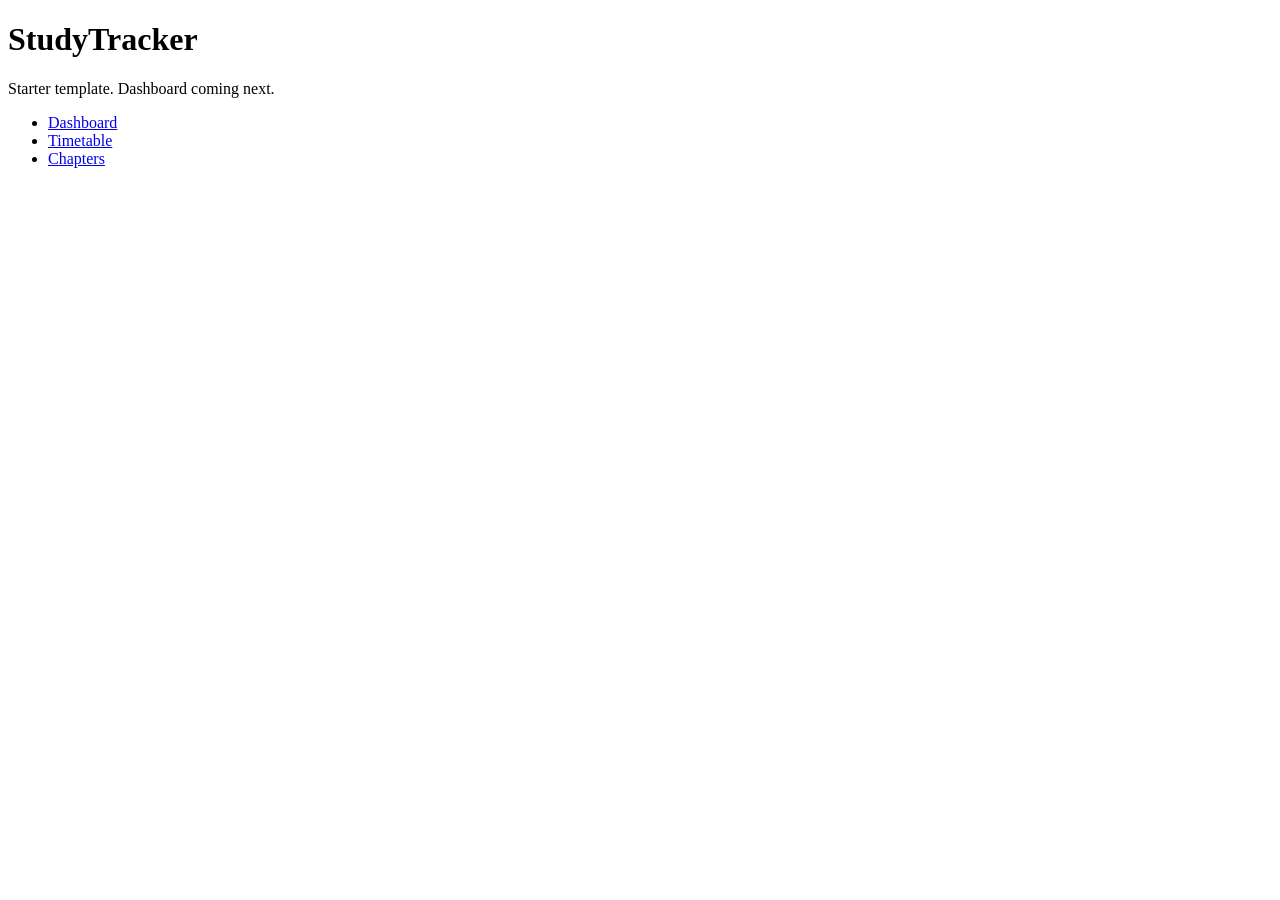
==== index[1].html @ 6903656b "Add files via upload" ====
<!DOCTYPE html>
<html><head><meta charset="UTF-8"><title>StudyTracker</title>
<link rel="stylesheet" href="style.css"></head>
<body>
<h1>StudyTracker</h1>
<p>Starter template. Dashboard coming next.</p>
<ul>
<li><a href="#">Dashboard</a></li>
<li><a href="#">Timetable</a></li>
<li><a href="#">Chapters</a></li>
</ul>
<script src="script.js"></script>
</body></html>
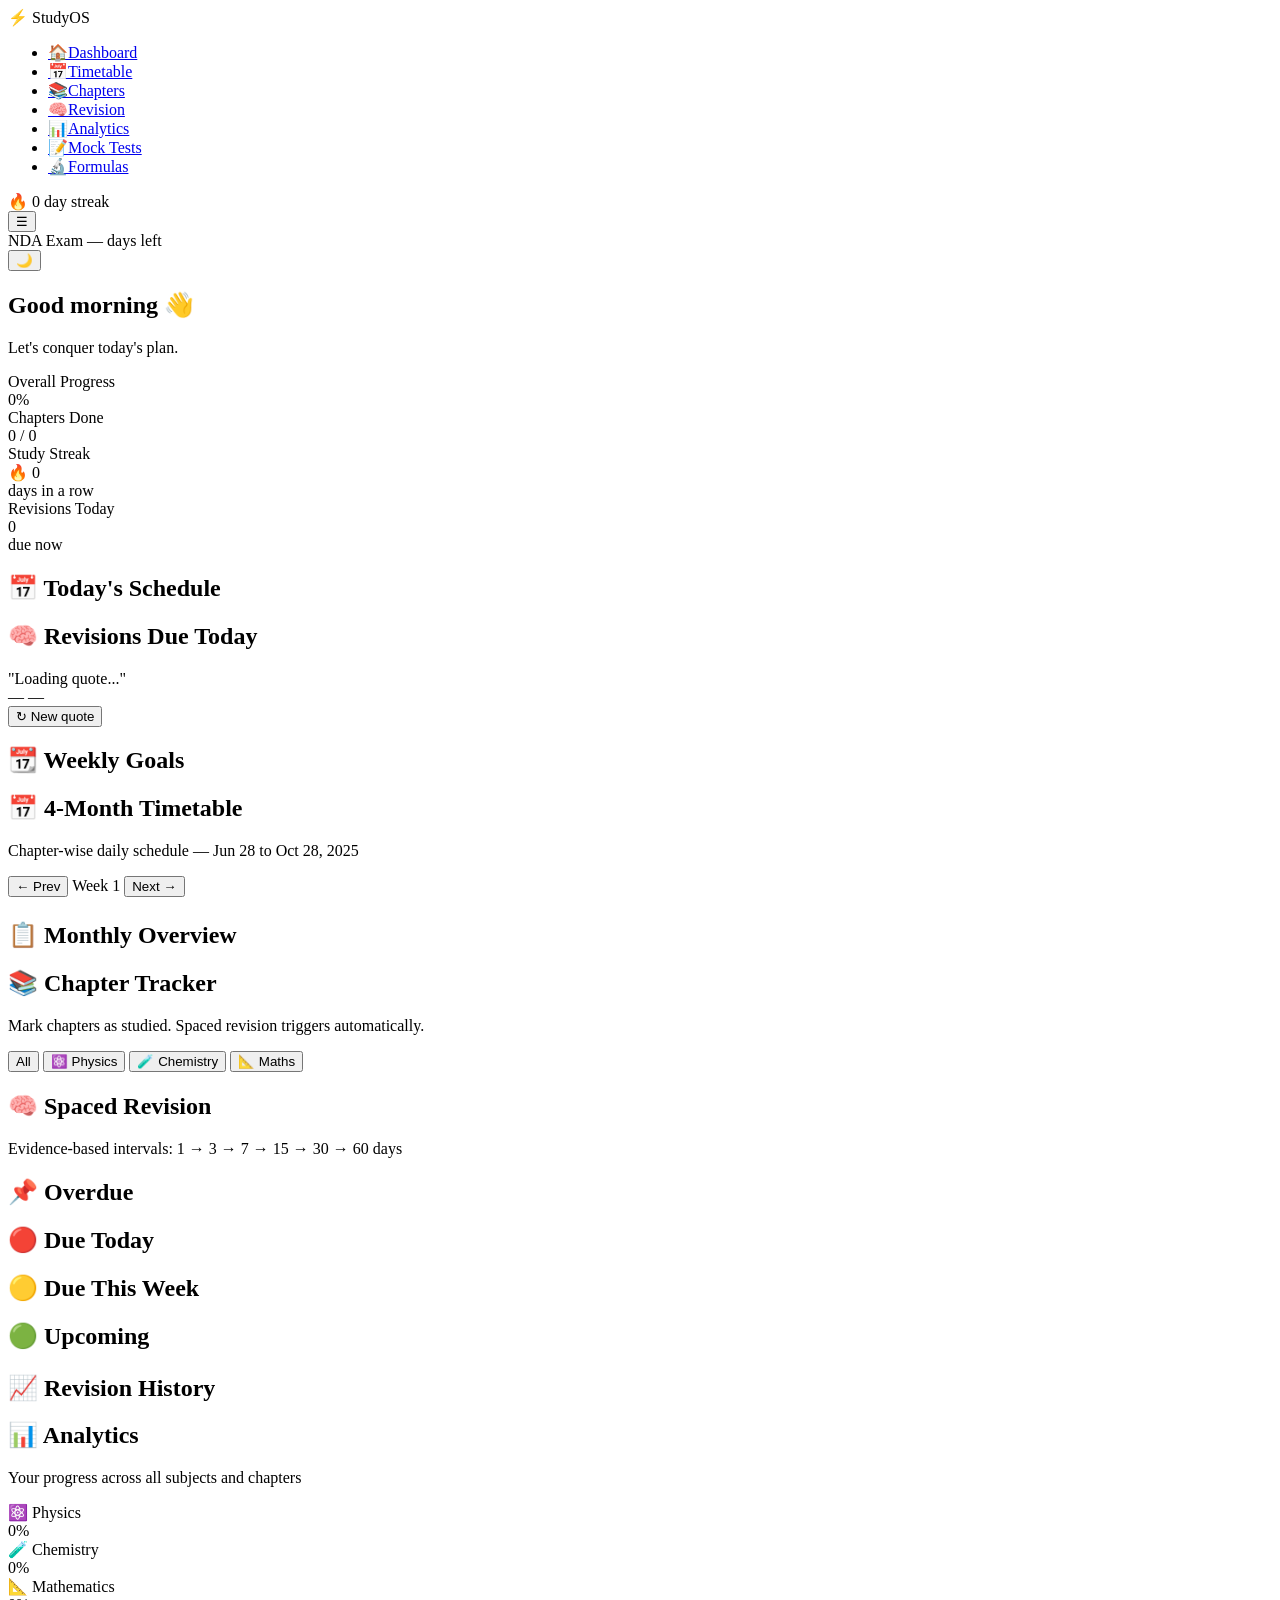
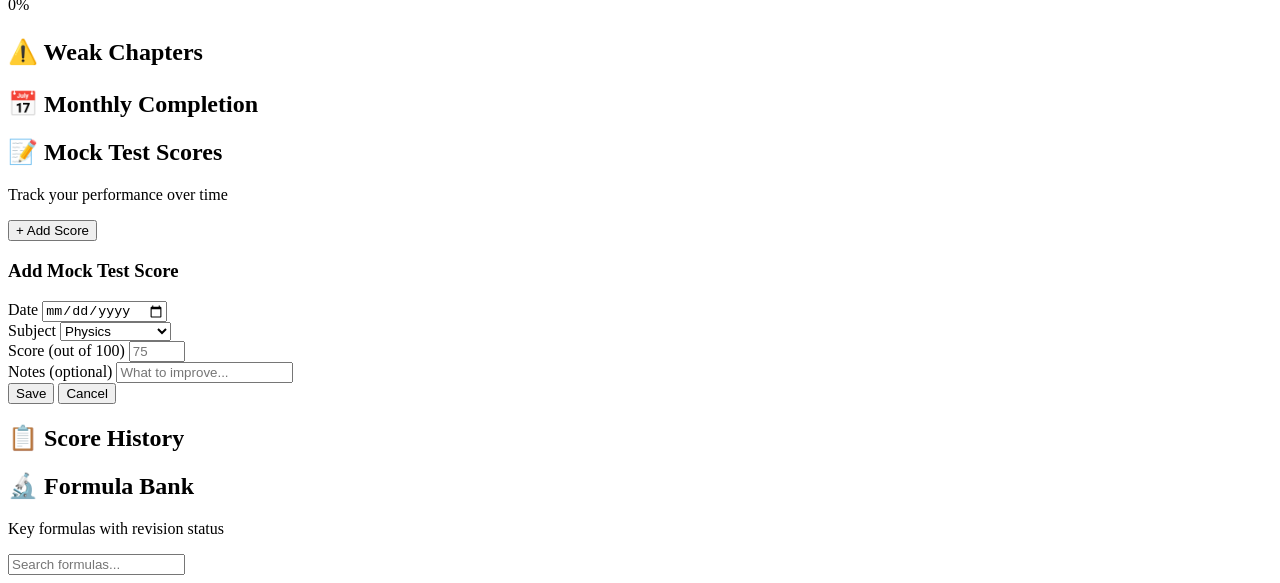
==== commit b1385f54: "Add files via upload" ====
--- a/index[1].html
+++ b/index[1].html
@@ -1,13 +1,289 @@
 <!DOCTYPE html>
-<html><head><meta charset="UTF-8"><title>StudyTracker</title>
-<link rel="stylesheet" href="style.css"></head>
+<html lang="en">
+<head>
+  <meta charset="UTF-8" />
+  <meta name="viewport" content="width=device-width, initial-scale=1.0" />
+  <title>StudyOS — NDA + CBSE Planner</title>
+  <link rel="preconnect" href="https://fonts.googleapis.com" />
+  <link href="https://fonts.googleapis.com/css2?family=Poppins:wght@300;400;500;600;700&family=JetBrains+Mono:wght@400;500&display=swap" rel="stylesheet" />
+  <link rel="stylesheet" href="style.css" />
+</head>
 <body>
-<h1>StudyTracker</h1>
-<p>Starter template. Dashboard coming next.</p>
-<ul>
-<li><a href="#">Dashboard</a></li>
-<li><a href="#">Timetable</a></li>
-<li><a href="#">Chapters</a></li>
-</ul>
-<script src="script.js"></script>
-</body></html>+  <!-- Sidebar -->
+  <nav class="sidebar" id="sidebar">
+    <div class="sidebar-logo">
+      <span class="logo-icon">⚡</span>
+      <span class="logo-text">StudyOS</span>
+    </div>
+    <ul class="nav-links">
+      <li><a href="#" class="nav-link active" data-page="dashboard"><span class="nav-icon">🏠</span>Dashboard</a></li>
+      <li><a href="#" class="nav-link" data-page="timetable"><span class="nav-icon">📅</span>Timetable</a></li>
+      <li><a href="#" class="nav-link" data-page="chapters"><span class="nav-icon">📚</span>Chapters</a></li>
+      <li><a href="#" class="nav-link" data-page="revision"><span class="nav-icon">🧠</span>Revision</a></li>
+      <li><a href="#" class="nav-link" data-page="analytics"><span class="nav-icon">📊</span>Analytics</a></li>
+      <li><a href="#" class="nav-link" data-page="mock"><span class="nav-icon">📝</span>Mock Tests</a></li>
+      <li><a href="#" class="nav-link" data-page="formulas"><span class="nav-icon">🔬</span>Formulas</a></li>
+    </ul>
+    <div class="sidebar-footer">
+      <div class="streak-badge" id="sidebarStreak">🔥 <span id="streakCountSidebar">0</span> day streak</div>
+    </div>
+  </nav>
+
+  <!-- Main Content -->
+  <main class="main-content">
+    <header class="topbar">
+      <button class="menu-btn" id="menuBtn">☰</button>
+      <div class="topbar-right">
+        <div class="exam-countdown" id="examCountdown">
+          <span class="countdown-label">NDA Exam</span>
+          <span class="countdown-days" id="countdownDays">—</span>
+          <span class="countdown-label">days left</span>
+        </div>
+        <button class="theme-toggle" id="themeToggle">🌙</button>
+      </div>
+    </header>
+
+    <!-- DASHBOARD PAGE -->
+    <section class="page active" id="page-dashboard">
+      <div class="page-header">
+        <div>
+          <h1 class="page-title">Good <span id="timeGreeting">morning</span> 👋</h1>
+          <p class="page-subtitle">Let's conquer today's plan.</p>
+        </div>
+        <div class="date-display" id="todayDate"></div>
+      </div>
+
+      <!-- Stats Row -->
+      <div class="stats-row">
+        <div class="stat-card glass">
+          <div class="stat-label">Overall Progress</div>
+          <div class="stat-value" id="overallPct">0%</div>
+          <div class="progress-bar-thin"><div class="progress-fill" id="overallBar" style="width:0%"></div></div>
+        </div>
+        <div class="stat-card glass">
+          <div class="stat-label">Chapters Done</div>
+          <div class="stat-value" id="chapsDone">0 / 0</div>
+        </div>
+        <div class="stat-card glass">
+          <div class="stat-label">Study Streak</div>
+          <div class="stat-value">🔥 <span id="streakCount">0</span></div>
+          <div class="stat-sub">days in a row</div>
+        </div>
+        <div class="stat-card glass">
+          <div class="stat-label">Revisions Today</div>
+          <div class="stat-value" id="revisionsTodayCount">0</div>
+          <div class="stat-sub">due now</div>
+        </div>
+      </div>
+
+      <!-- Today's Schedule -->
+      <div class="grid-2">
+        <div class="card glass">
+          <h2 class="card-title">📅 Today's Schedule</h2>
+          <div id="todaySchedule" class="today-schedule"></div>
+        </div>
+
+        <div class="card glass">
+          <h2 class="card-title">🧠 Revisions Due Today</h2>
+          <div id="revisionsDue" class="revisions-list"></div>
+        </div>
+      </div>
+
+      <!-- Quote -->
+      <div class="quote-card glass" id="quoteCard">
+        <div class="quote-text" id="quoteText">"Loading quote..."</div>
+        <div class="quote-author" id="quoteAuthor">— —</div>
+        <button class="refresh-quote" onclick="loadQuote()">↻ New quote</button>
+      </div>
+
+      <!-- Weekly Goal -->
+      <div class="card glass">
+        <h2 class="card-title">📆 Weekly Goals</h2>
+        <div class="weekly-grid" id="weeklyGrid"></div>
+      </div>
+    </section>
+
+    <!-- TIMETABLE PAGE -->
+    <section class="page" id="page-timetable">
+      <div class="page-header">
+        <div>
+          <h1 class="page-title">📅 4-Month Timetable</h1>
+          <p class="page-subtitle">Chapter-wise daily schedule — Jun 28 to Oct 28, 2025</p>
+        </div>
+        <div class="timetable-nav">
+          <button class="btn-outline" id="prevWeek">← Prev</button>
+          <span class="week-label" id="weekLabel">Week 1</span>
+          <button class="btn-outline" id="nextWeek">Next →</button>
+        </div>
+      </div>
+
+      <div class="week-view" id="weekView"></div>
+
+      <div class="card glass" style="margin-top:1.5rem;">
+        <h2 class="card-title">📋 Monthly Overview</h2>
+        <div class="month-tabs" id="monthTabs"></div>
+        <div class="month-plan" id="monthPlan"></div>
+      </div>
+    </section>
+
+    <!-- CHAPTERS PAGE -->
+    <section class="page" id="page-chapters">
+      <div class="page-header">
+        <div>
+          <h1 class="page-title">📚 Chapter Tracker</h1>
+          <p class="page-subtitle">Mark chapters as studied. Spaced revision triggers automatically.</p>
+        </div>
+        <div class="filter-row">
+          <button class="filter-btn active" data-filter="all">All</button>
+          <button class="filter-btn" data-filter="Physics">⚛️ Physics</button>
+          <button class="filter-btn" data-filter="Chemistry">🧪 Chemistry</button>
+          <button class="filter-btn" data-filter="Maths">📐 Maths</button>
+        </div>
+      </div>
+
+      <div class="chapters-grid" id="chaptersGrid"></div>
+    </section>
+
+    <!-- REVISION PAGE -->
+    <section class="page" id="page-revision">
+      <div class="page-header">
+        <div>
+          <h1 class="page-title">🧠 Spaced Revision</h1>
+          <p class="page-subtitle">Evidence-based intervals: 1 → 3 → 7 → 15 → 30 → 60 days</p>
+        </div>
+      </div>
+
+      <div class="revision-timeline">
+        <div class="card glass">
+          <h2 class="card-title">📌 Overdue</h2>
+          <div id="overdueList" class="revision-items"></div>
+        </div>
+        <div class="card glass">
+          <h2 class="card-title">🔴 Due Today</h2>
+          <div id="todayList" class="revision-items"></div>
+        </div>
+        <div class="card glass">
+          <h2 class="card-title">🟡 Due This Week</h2>
+          <div id="weekList" class="revision-items"></div>
+        </div>
+        <div class="card glass">
+          <h2 class="card-title">🟢 Upcoming</h2>
+          <div id="upcomingList" class="revision-items"></div>
+        </div>
+      </div>
+
+      <div class="card glass" style="margin-top:1.5rem;">
+        <h2 class="card-title">📈 Revision History</h2>
+        <div id="revisionHistory" class="revision-history"></div>
+      </div>
+    </section>
+
+    <!-- ANALYTICS PAGE -->
+    <section class="page" id="page-analytics">
+      <div class="page-header">
+        <div>
+          <h1 class="page-title">📊 Analytics</h1>
+          <p class="page-subtitle">Your progress across all subjects and chapters</p>
+        </div>
+      </div>
+
+      <div class="analytics-grid">
+        <div class="card glass subject-analytics" id="analyticsPhysics">
+          <div class="subject-header phys-bg">⚛️ Physics</div>
+          <div class="subject-progress-bar"><div class="spb-fill phys-fill" id="physBar"></div></div>
+          <div class="subject-pct" id="physPct">0%</div>
+          <div class="chapter-bars" id="physChapBars"></div>
+        </div>
+        <div class="card glass subject-analytics" id="analyticsChem">
+          <div class="subject-header chem-bg">🧪 Chemistry</div>
+          <div class="subject-progress-bar"><div class="spb-fill chem-fill" id="chemBar"></div></div>
+          <div class="subject-pct" id="chemPct">0%</div>
+          <div class="chapter-bars" id="chemChapBars"></div>
+        </div>
+        <div class="card glass subject-analytics" id="analyticsMath">
+          <div class="subject-header math-bg">📐 Mathematics</div>
+          <div class="subject-progress-bar"><div class="spb-fill math-fill" id="mathBar"></div></div>
+          <div class="subject-pct" id="mathPct">0%</div>
+          <div class="chapter-bars" id="mathChapBars"></div>
+        </div>
+      </div>
+
+      <div class="card glass" style="margin-top:1.5rem;">
+        <h2 class="card-title">⚠️ Weak Chapters</h2>
+        <div id="weakChapters" class="weak-list"></div>
+      </div>
+
+      <div class="card glass" style="margin-top:1.5rem;">
+        <h2 class="card-title">📅 Monthly Completion</h2>
+        <div class="monthly-chart" id="monthlyChart"></div>
+      </div>
+    </section>
+
+    <!-- MOCK TESTS PAGE -->
+    <section class="page" id="page-mock">
+      <div class="page-header">
+        <div>
+          <h1 class="page-title">📝 Mock Test Scores</h1>
+          <p class="page-subtitle">Track your performance over time</p>
+        </div>
+        <button class="btn-primary" id="addMockBtn">+ Add Score</button>
+      </div>
+
+      <div id="mockModal" class="modal hidden">
+        <div class="modal-box glass">
+          <h3>Add Mock Test Score</h3>
+          <div class="form-group">
+            <label>Date</label>
+            <input type="date" id="mockDate" class="form-input" />
+          </div>
+          <div class="form-group">
+            <label>Subject</label>
+            <select id="mockSubject" class="form-input">
+              <option>Physics</option>
+              <option>Chemistry</option>
+              <option>Maths</option>
+              <option>Full NDA Mock</option>
+            </select>
+          </div>
+          <div class="form-group">
+            <label>Score (out of 100)</label>
+            <input type="number" id="mockScore" class="form-input" min="0" max="100" placeholder="75" />
+          </div>
+          <div class="form-group">
+            <label>Notes (optional)</label>
+            <input type="text" id="mockNotes" class="form-input" placeholder="What to improve..." />
+          </div>
+          <div class="modal-actions">
+            <button class="btn-primary" id="saveMock">Save</button>
+            <button class="btn-outline" id="cancelMock">Cancel</button>
+          </div>
+        </div>
+      </div>
+
+      <div class="card glass">
+        <div class="mock-chart" id="mockChart"></div>
+      </div>
+      <div class="card glass" style="margin-top:1rem;">
+        <h2 class="card-title">📋 Score History</h2>
+        <div id="mockHistory" class="mock-history"></div>
+      </div>
+    </section>
+
+    <!-- FORMULAS PAGE -->
+    <section class="page" id="page-formulas">
+      <div class="page-header">
+        <div>
+          <h1 class="page-title">🔬 Formula Bank</h1>
+          <p class="page-subtitle">Key formulas with revision status</p>
+        </div>
+        <input type="text" id="formulaSearch" class="form-input" placeholder="Search formulas..." style="max-width:300px" />
+      </div>
+
+      <div id="formulasGrid" class="formulas-grid"></div>
+    </section>
+  </main>
+
+  <script src="data.js"></script>
+  <script src="script.js"></script>
+</body>
+</html>
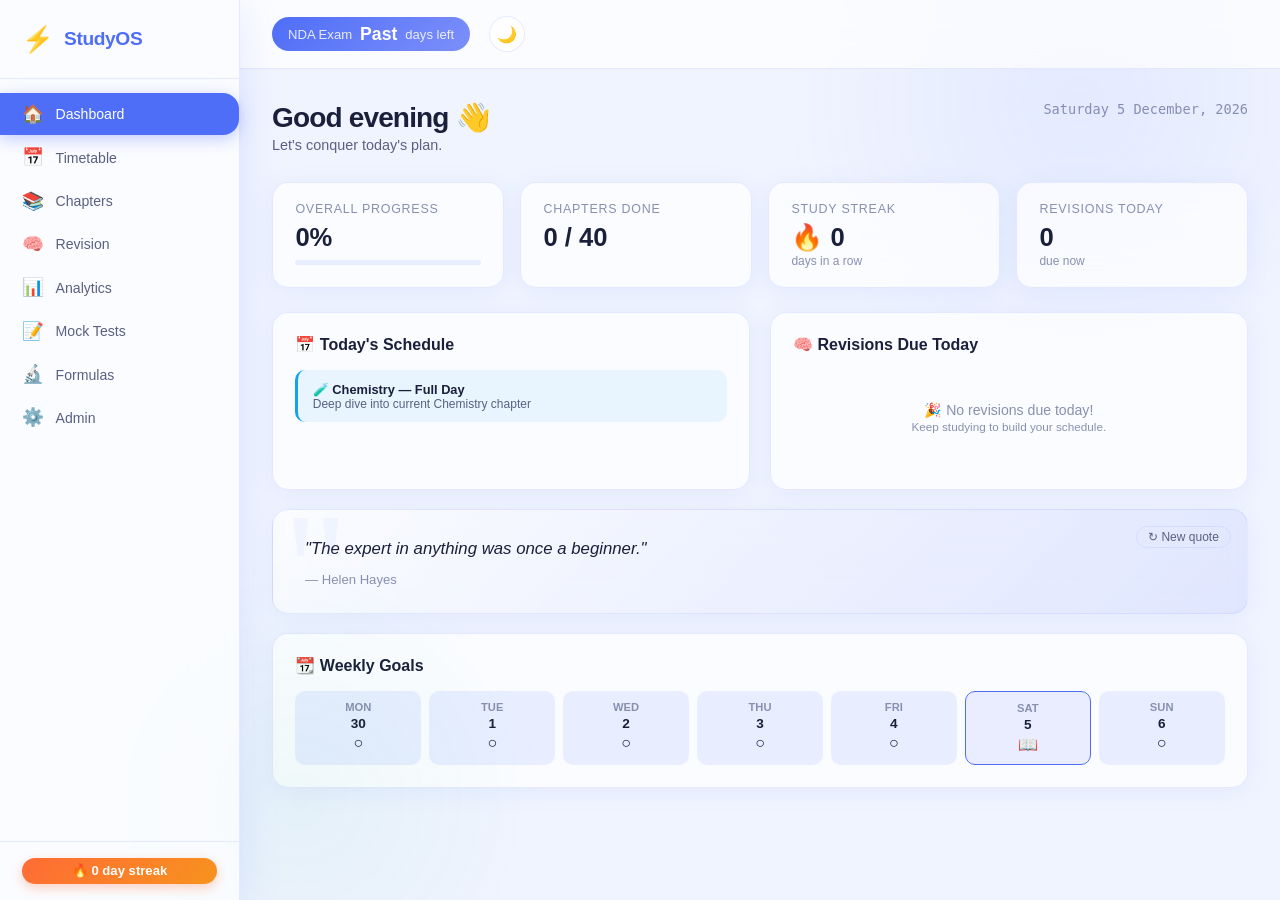
==== commit d4c98fcd: "Add files via upload" ====
--- a/index[1].html
+++ b/index[1].html
@@ -23,6 +23,7 @@
       <li><a href="#" class="nav-link" data-page="analytics"><span class="nav-icon">📊</span>Analytics</a></li>
       <li><a href="#" class="nav-link" data-page="mock"><span class="nav-icon">📝</span>Mock Tests</a></li>
       <li><a href="#" class="nav-link" data-page="formulas"><span class="nav-icon">🔬</span>Formulas</a></li>
+      <li><a href="#" class="nav-link" data-page="admin"><span class="nav-icon">⚙️</span>Admin</a></li>
     </ul>
     <div class="sidebar-footer">
       <div class="streak-badge" id="sidebarStreak">🔥 <span id="streakCountSidebar">0</span> day streak</div>
@@ -281,6 +282,71 @@
 
       <div id="formulasGrid" class="formulas-grid"></div>
     </section>
+
+    <!-- ADMIN PAGE -->
+    <section class="page" id="page-admin">
+      <div class="page-header">
+        <div>
+          <h1 class="page-title">⚙️ Admin Panel</h1>
+          <p class="page-subtitle">Manage chapters, dates, and formulas</p>
+        </div>
+      </div>
+
+      <!-- DATES SECTION -->
+      <div class="card glass" style="margin-bottom:1.5rem">
+        <h2 class="card-title">📅 Date Settings</h2>
+        <div class="admin-dates-grid">
+          <div class="form-group">
+            <label>Study Start Date</label>
+            <input type="date" id="adminStartDate" class="form-input" />
+          </div>
+          <div class="form-group">
+            <label>NDA Exam Date</label>
+            <input type="date" id="adminExamDate" class="form-input" />
+          </div>
+        </div>
+        <button class="btn-primary" onclick="saveDates()" style="margin-top:.8rem">💾 Save Dates</button>
+      </div>
+
+      <!-- CHAPTERS SECTION -->
+      <div class="card glass" style="margin-bottom:1.5rem">
+        <h2 class="card-title">📚 Manage Chapters</h2>
+        <div class="admin-add-row">
+          <select id="adminChapSubject" class="form-input" style="max-width:140px">
+            <option value="Physics">⚛️ Physics</option>
+            <option value="Chemistry">🧪 Chemistry</option>
+            <option value="Maths">📐 Maths</option>
+          </select>
+          <input type="text" id="adminChapName" class="form-input" placeholder="Chapter name" style="flex:1" />
+          <input type="number" id="adminChapHours" class="form-input" placeholder="Hours" style="max-width:80px" min="1" max="20" value="4" />
+          <select id="adminChapImportance" class="form-input" style="max-width:120px">
+            <option value="high">High</option>
+            <option value="medium">Medium</option>
+            <option value="low">Low</option>
+          </select>
+          <label class="admin-nda-label"><input type="checkbox" id="adminChapNDA" /> NDA</label>
+          <button class="btn-primary" onclick="adminAddChapter()">+ Add</button>
+        </div>
+        <div id="adminChaptersList" class="admin-chapters-list" style="margin-top:1rem"></div>
+      </div>
+
+      <!-- FORMULAS SECTION -->
+      <div class="card glass">
+        <h2 class="card-title">🔬 Manage Formulas</h2>
+        <div class="admin-add-row" style="flex-wrap:wrap;gap:.5rem">
+          <select id="adminFrmSubject" class="form-input" style="max-width:140px">
+            <option value="Physics">⚛️ Physics</option>
+            <option value="Chemistry">🧪 Chemistry</option>
+            <option value="Maths">📐 Maths</option>
+          </select>
+          <input type="text" id="adminFrmChapter" class="form-input" placeholder="Chapter (e.g. Ray Optics)" style="max-width:180px" />
+          <input type="text" id="adminFrmName" class="form-input" placeholder="Formula name" style="max-width:180px" />
+          <input type="text" id="adminFrmExpr" class="form-input" placeholder="Expression (e.g. F=ma)" style="flex:1;min-width:160px" />
+          <button class="btn-primary" onclick="adminAddFormula()">+ Add</button>
+        </div>
+        <div id="adminFormulasList" class="admin-chapters-list" style="margin-top:1rem"></div>
+      </div>
+    </section>
   </main>
 
   <script src="data.js"></script>
--- a/style.css
+++ b/style.css
@@ -0,0 +1,865 @@
+/* ===== DESIGN TOKENS ===== */
+:root {
+  --bg: #f0f4ff;
+  --bg-2: #e8eeff;
+  --surface: rgba(255,255,255,0.7);
+  --surface-hover: rgba(255,255,255,0.9);
+  --border: rgba(180,190,255,0.3);
+  --text: #1a1f3a;
+  --text-2: #5a6080;
+  --text-3: #8890b0;
+  --accent: #4f6ef7;
+  --accent-2: #7c8ffa;
+  --accent-light: rgba(79,110,247,0.1);
+  --phys: #6366f1;
+  --chem: #0ea5e9;
+  --math: #10b981;
+  --warn: #f59e0b;
+  --danger: #ef4444;
+  --success: #22c55e;
+  --sidebar-w: 240px;
+  --radius: 16px;
+  --radius-sm: 10px;
+  --shadow: 0 4px 24px rgba(79,110,247,0.08);
+  --shadow-md: 0 8px 40px rgba(79,110,247,0.13);
+  --font: 'Poppins', sans-serif;
+  --mono: 'JetBrains Mono', monospace;
+  --transition: 0.2s cubic-bezier(.4,0,.2,1);
+}
+
+[data-theme="dark"] {
+  --bg: #0d0f1e;
+  --bg-2: #13172a;
+  --surface: rgba(20,25,50,0.8);
+  --surface-hover: rgba(30,36,70,0.95);
+  --border: rgba(100,120,255,0.15);
+  --text: #e8eaff;
+  --text-2: #9098c0;
+  --text-3: #5a6080;
+  --accent-light: rgba(79,110,247,0.15);
+  --shadow: 0 4px 24px rgba(0,0,0,0.4);
+  --shadow-md: 0 8px 40px rgba(0,0,0,0.5);
+}
+
+/* ===== RESET ===== */
+*, *::before, *::after { box-sizing: border-box; margin: 0; padding: 0; }
+html { scroll-behavior: smooth; }
+body {
+  font-family: var(--font);
+  background: var(--bg);
+  color: var(--text);
+  display: flex;
+  min-height: 100vh;
+  transition: background var(--transition), color var(--transition);
+}
+
+/* ===== SIDEBAR ===== */
+.sidebar {
+  width: var(--sidebar-w);
+  background: var(--surface);
+  backdrop-filter: blur(20px);
+  -webkit-backdrop-filter: blur(20px);
+  border-right: 1px solid var(--border);
+  display: flex;
+  flex-direction: column;
+  position: fixed;
+  top: 0; left: 0; bottom: 0;
+  z-index: 100;
+  transition: transform var(--transition), background var(--transition);
+  box-shadow: var(--shadow-md);
+}
+
+.sidebar-logo {
+  display: flex;
+  align-items: center;
+  gap: .6rem;
+  padding: 1.5rem 1.4rem;
+  border-bottom: 1px solid var(--border);
+}
+.logo-icon { font-size: 1.6rem; }
+.logo-text { font-size: 1.2rem; font-weight: 700; color: var(--accent); letter-spacing: -.02em; }
+
+.nav-links { list-style: none; padding: .8rem 0; flex: 1; }
+.nav-link {
+  display: flex;
+  align-items: center;
+  gap: .7rem;
+  padding: .65rem 1.4rem;
+  color: var(--text-2);
+  text-decoration: none;
+  font-size: .88rem;
+  font-weight: 500;
+  border-radius: 0 var(--radius) var(--radius) 0;
+  margin: .1rem 0;
+  transition: all var(--transition);
+  cursor: pointer;
+}
+.nav-link:hover { background: var(--accent-light); color: var(--accent); }
+.nav-link.active { background: var(--accent); color: #fff; box-shadow: 0 4px 16px rgba(79,110,247,0.35); }
+.nav-icon { font-size: 1.1rem; }
+
+.sidebar-footer { padding: 1rem 1.4rem; border-top: 1px solid var(--border); }
+.streak-badge {
+  background: linear-gradient(135deg, #ff6b35, #f7931e);
+  color: #fff;
+  border-radius: 20px;
+  padding: .35rem .9rem;
+  font-size: .82rem;
+  font-weight: 600;
+  text-align: center;
+  box-shadow: 0 4px 12px rgba(255,107,53,0.3);
+}
+
+/* ===== MAIN ===== */
+.main-content {
+  margin-left: var(--sidebar-w);
+  flex: 1;
+  min-height: 100vh;
+  padding: 0;
+  overflow-x: hidden;
+}
+
+/* ===== TOPBAR ===== */
+.topbar {
+  display: flex;
+  align-items: center;
+  justify-content: space-between;
+  padding: 1rem 2rem;
+  background: var(--surface);
+  backdrop-filter: blur(20px);
+  -webkit-backdrop-filter: blur(20px);
+  border-bottom: 1px solid var(--border);
+  position: sticky;
+  top: 0;
+  z-index: 50;
+}
+
+.menu-btn {
+  display: none;
+  background: none;
+  border: none;
+  font-size: 1.4rem;
+  cursor: pointer;
+  color: var(--text);
+}
+
+.topbar-right { display: flex; align-items: center; gap: 1.2rem; }
+.exam-countdown {
+  display: flex;
+  align-items: center;
+  gap: .5rem;
+  background: linear-gradient(135deg, var(--accent), var(--accent-2));
+  color: #fff;
+  border-radius: 20px;
+  padding: .4rem 1rem;
+  font-size: .82rem;
+}
+.countdown-days { font-weight: 700; font-size: 1.1rem; }
+.countdown-label { font-weight: 400; opacity: .85; }
+
+.theme-toggle {
+  background: var(--surface);
+  border: 1px solid var(--border);
+  border-radius: 50%;
+  width: 36px; height: 36px;
+  cursor: pointer;
+  font-size: 1rem;
+  transition: all var(--transition);
+}
+.theme-toggle:hover { background: var(--accent-light); }
+
+/* ===== PAGES ===== */
+.page { display: none; padding: 2rem; animation: fadeIn .3s ease; }
+.page.active { display: block; }
+@keyframes fadeIn { from { opacity: 0; transform: translateY(8px); } to { opacity: 1; transform: translateY(0); } }
+
+.page-header {
+  display: flex;
+  justify-content: space-between;
+  align-items: flex-start;
+  margin-bottom: 1.8rem;
+  flex-wrap: wrap;
+  gap: 1rem;
+}
+.page-title { font-size: 1.75rem; font-weight: 700; letter-spacing: -.03em; }
+.page-subtitle { color: var(--text-2); font-size: .9rem; margin-top: .2rem; }
+.date-display { font-family: var(--mono); font-size: .85rem; color: var(--text-3); text-align: right; }
+
+/* ===== GLASS CARD ===== */
+.glass {
+  background: var(--surface);
+  backdrop-filter: blur(20px);
+  -webkit-backdrop-filter: blur(20px);
+  border: 1px solid var(--border);
+  border-radius: var(--radius);
+  box-shadow: var(--shadow);
+  transition: box-shadow var(--transition), background var(--transition);
+}
+.glass:hover { box-shadow: var(--shadow-md); }
+
+.card { padding: 1.4rem; }
+.card-title { font-size: 1rem; font-weight: 600; margin-bottom: 1rem; color: var(--text); display: flex; align-items: center; gap: .4rem; }
+
+/* ===== STAT CARDS ===== */
+.stats-row {
+  display: grid;
+  grid-template-columns: repeat(4, 1fr);
+  gap: 1rem;
+  margin-bottom: 1.5rem;
+}
+.stat-card {
+  padding: 1.2rem 1.4rem;
+  position: relative;
+}
+.stat-label { font-size: .78rem; font-weight: 500; color: var(--text-3); text-transform: uppercase; letter-spacing: .06em; margin-bottom: .4rem; }
+.stat-value { font-size: 1.6rem; font-weight: 700; color: var(--text); line-height: 1.1; }
+.stat-sub { font-size: .75rem; color: var(--text-3); margin-top: .2rem; }
+
+.progress-bar-thin {
+  margin-top: .6rem;
+  height: 5px;
+  background: var(--bg-2);
+  border-radius: 99px;
+  overflow: hidden;
+}
+.progress-fill {
+  height: 100%;
+  background: linear-gradient(90deg, var(--accent), var(--accent-2));
+  border-radius: 99px;
+  transition: width .6s cubic-bezier(.4,0,.2,1);
+}
+
+/* ===== GRID ===== */
+.grid-2 {
+  display: grid;
+  grid-template-columns: 1fr 1fr;
+  gap: 1.2rem;
+  margin-bottom: 1.2rem;
+}
+
+/* ===== TODAY SCHEDULE ===== */
+.today-schedule { display: flex; flex-direction: column; gap: .6rem; }
+.sched-item {
+  display: flex;
+  align-items: center;
+  gap: .8rem;
+  padding: .7rem .9rem;
+  background: var(--accent-light);
+  border-radius: var(--radius-sm);
+  border-left: 3px solid var(--accent);
+}
+.sched-item.phys { border-left-color: var(--phys); background: rgba(99,102,241,0.08); }
+.sched-item.chem { border-left-color: var(--chem); background: rgba(14,165,233,0.08); }
+.sched-item.math { border-left-color: var(--math); background: rgba(16,185,129,0.08); }
+.sched-item.nda { border-left-color: var(--warn); background: rgba(245,158,11,0.08); }
+.sched-item.rev { border-left-color: var(--danger); background: rgba(239,68,68,0.08); }
+.sched-time { font-family: var(--mono); font-size: .78rem; font-weight: 500; color: var(--text-3); min-width: 80px; }
+.sched-info { flex: 1; }
+.sched-subject { font-size: .8rem; font-weight: 600; color: var(--text); }
+.sched-chapter { font-size: .75rem; color: var(--text-2); }
+
+/* ===== REVISIONS LIST ===== */
+.revisions-list { display: flex; flex-direction: column; gap: .5rem; }
+.rev-item {
+  display: flex;
+  align-items: center;
+  gap: .7rem;
+  padding: .6rem .9rem;
+  border-radius: var(--radius-sm);
+  background: var(--bg-2);
+  font-size: .85rem;
+}
+.rev-dot { width: 8px; height: 8px; border-radius: 50%; flex-shrink: 0; }
+.rev-dot.overdue { background: var(--danger); }
+.rev-dot.today { background: var(--warn); }
+.rev-dot.upcoming { background: var(--success); }
+.rev-info { flex: 1; }
+.rev-name { font-weight: 500; }
+.rev-meta { font-size: .73rem; color: var(--text-3); }
+.rev-done-btn {
+  background: var(--success);
+  color: #fff;
+  border: none;
+  border-radius: 6px;
+  padding: .2rem .6rem;
+  font-size: .72rem;
+  cursor: pointer;
+  font-family: var(--font);
+  font-weight: 600;
+  transition: opacity var(--transition);
+}
+.rev-done-btn:hover { opacity: .8; }
+
+/* ===== QUOTE ===== */
+.quote-card {
+  padding: 1.6rem 2rem;
+  margin-bottom: 1.2rem;
+  position: relative;
+  overflow: hidden;
+  background: linear-gradient(135deg, var(--surface), var(--accent-light));
+}
+.quote-card::before {
+  content: '"';
+  position: absolute;
+  top: -20px; left: 10px;
+  font-size: 10rem;
+  color: var(--accent);
+  opacity: .05;
+  font-family: serif;
+  line-height: 1;
+}
+.quote-text { font-size: 1.05rem; font-weight: 500; font-style: italic; color: var(--text); line-height: 1.6; margin-bottom: .6rem; }
+.quote-author { font-size: .82rem; color: var(--text-3); font-weight: 500; }
+.refresh-quote {
+  position: absolute; top: 1rem; right: 1rem;
+  background: none; border: 1px solid var(--border);
+  border-radius: 20px; padding: .2rem .7rem;
+  font-size: .75rem; cursor: pointer; color: var(--text-2);
+  font-family: var(--font);
+  transition: all var(--transition);
+}
+.refresh-quote:hover { background: var(--accent-light); color: var(--accent); }
+
+/* ===== WEEKLY GRID ===== */
+.weekly-grid { display: grid; grid-template-columns: repeat(7, 1fr); gap: .5rem; }
+.week-day-cell {
+  text-align: center;
+  padding: .6rem .3rem;
+  border-radius: var(--radius-sm);
+  background: var(--bg-2);
+  transition: background var(--transition);
+}
+.week-day-cell.today-cell { background: var(--accent-light); border: 1px solid var(--accent); }
+.week-day-cell.done-cell { background: rgba(34,197,94,0.12); border: 1px solid var(--success); }
+.wdc-label { font-size: .7rem; font-weight: 600; color: var(--text-3); text-transform: uppercase; }
+.wdc-date { font-size: .85rem; font-weight: 700; margin: .2rem 0; }
+.wdc-icon { font-size: 1rem; }
+
+/* ===== TIMETABLE PAGE ===== */
+.timetable-nav { display: flex; align-items: center; gap: .8rem; }
+.week-label { font-weight: 600; font-size: .95rem; color: var(--accent); }
+
+.week-view { display: grid; grid-template-columns: repeat(5, 1fr); gap: .8rem; }
+.day-col {
+  background: var(--surface);
+  border: 1px solid var(--border);
+  border-radius: var(--radius);
+  overflow: hidden;
+  box-shadow: var(--shadow);
+}
+.day-header {
+  padding: .8rem 1rem;
+  font-weight: 700;
+  font-size: .85rem;
+  text-align: center;
+  text-transform: uppercase;
+  letter-spacing: .08em;
+  background: linear-gradient(135deg, var(--accent), var(--accent-2));
+  color: #fff;
+}
+.day-header.today-col { background: linear-gradient(135deg, #f59e0b, #f97316); }
+.day-header.weekend-col { background: linear-gradient(135deg, var(--phys), #818cf8); }
+.day-slots { padding: .6rem; display: flex; flex-direction: column; gap: .4rem; }
+.slot {
+  padding: .55rem .7rem;
+  border-radius: 8px;
+  font-size: .75rem;
+}
+.slot-time { font-family: var(--mono); color: var(--text-3); font-size: .68rem; margin-bottom: .15rem; }
+.slot-sub { font-weight: 600; font-size: .77rem; }
+.slot-chap { color: var(--text-2); font-size: .72rem; line-height: 1.3; }
+.slot.phys { background: rgba(99,102,241,0.1); border-left: 2px solid var(--phys); }
+.slot.chem { background: rgba(14,165,233,0.1); border-left: 2px solid var(--chem); }
+.slot.math { background: rgba(16,185,129,0.1); border-left: 2px solid var(--math); }
+.slot.nda-slot { background: rgba(245,158,11,0.1); border-left: 2px solid var(--warn); }
+.slot.rev-slot { background: rgba(239,68,68,0.08); border-left: 2px solid var(--danger); }
+
+.month-tabs { display: flex; gap: .5rem; margin-bottom: 1.2rem; flex-wrap: wrap; }
+.month-tab {
+  padding: .4rem .9rem;
+  border-radius: 20px;
+  border: 1px solid var(--border);
+  background: none;
+  font-family: var(--font);
+  font-size: .82rem;
+  cursor: pointer;
+  color: var(--text-2);
+  transition: all var(--transition);
+}
+.month-tab.active { background: var(--accent); color: #fff; border-color: var(--accent); }
+
+.month-plan { display: grid; grid-template-columns: repeat(4, 1fr); gap: .8rem; }
+.month-week-card {
+  background: var(--bg-2);
+  border-radius: var(--radius-sm);
+  padding: .8rem;
+}
+.mwc-title { font-size: .78rem; font-weight: 700; color: var(--accent); margin-bottom: .5rem; }
+.mwc-item { font-size: .73rem; color: var(--text-2); padding: .2rem 0; border-bottom: 1px solid var(--border); }
+.mwc-item:last-child { border-bottom: none; }
+
+/* ===== CHAPTERS PAGE ===== */
+.filter-row { display: flex; gap: .5rem; flex-wrap: wrap; }
+.filter-btn {
+  padding: .35rem .9rem;
+  border-radius: 20px;
+  border: 1px solid var(--border);
+  background: none;
+  font-family: var(--font);
+  font-size: .82rem;
+  cursor: pointer;
+  color: var(--text-2);
+  transition: all var(--transition);
+}
+.filter-btn.active { background: var(--accent); color: #fff; border-color: var(--accent); }
+
+.chapters-grid { display: grid; grid-template-columns: repeat(3, 1fr); gap: 1rem; }
+.subject-section {
+  background: var(--surface);
+  border: 1px solid var(--border);
+  border-radius: var(--radius);
+  overflow: hidden;
+  box-shadow: var(--shadow);
+  transition: all var(--transition);
+}
+.subject-section:hover { box-shadow: var(--shadow-md); }
+.subject-sec-header {
+  padding: 1rem 1.2rem;
+  display: flex;
+  align-items: center;
+  justify-content: space-between;
+}
+.subject-sec-header.phys-bg { background: linear-gradient(135deg, rgba(99,102,241,0.15), rgba(99,102,241,0.05)); border-bottom: 1px solid rgba(99,102,241,0.2); }
+.subject-sec-header.chem-bg { background: linear-gradient(135deg, rgba(14,165,233,0.15), rgba(14,165,233,0.05)); border-bottom: 1px solid rgba(14,165,233,0.2); }
+.subject-sec-header.math-bg { background: linear-gradient(135deg, rgba(16,185,129,0.15), rgba(16,185,129,0.05)); border-bottom: 1px solid rgba(16,185,129,0.2); }
+.subject-sec-title { font-weight: 700; font-size: .95rem; }
+.subject-sec-pct { font-size: .8rem; font-weight: 600; color: var(--text-3); }
+
+.chapter-list { padding: .8rem; display: flex; flex-direction: column; gap: .35rem; }
+.chap-item {
+  display: flex;
+  align-items: center;
+  gap: .7rem;
+  padding: .6rem .8rem;
+  border-radius: 8px;
+  background: var(--bg-2);
+  transition: all var(--transition);
+  cursor: pointer;
+}
+.chap-item:hover { background: var(--accent-light); }
+.chap-item.completed { background: rgba(34,197,94,0.08); }
+.chap-check {
+  width: 18px; height: 18px;
+  border-radius: 5px;
+  border: 2px solid var(--border);
+  flex-shrink: 0;
+  display: flex;
+  align-items: center;
+  justify-content: center;
+  font-size: .75rem;
+  transition: all var(--transition);
+  cursor: pointer;
+}
+.chap-check.checked { background: var(--success); border-color: var(--success); color: #fff; }
+.chap-info { flex: 1; }
+.chap-name { font-size: .82rem; font-weight: 500; }
+.chap-meta { font-size: .7rem; color: var(--text-3); display: flex; gap: .4rem; align-items: center; margin-top: .1rem; }
+.chap-badge {
+  padding: .1rem .4rem;
+  border-radius: 4px;
+  font-size: .65rem;
+  font-weight: 600;
+}
+.badge-high { background: rgba(239,68,68,0.12); color: var(--danger); }
+.badge-med { background: rgba(245,158,11,0.12); color: var(--warn); }
+.badge-low { background: rgba(34,197,94,0.12); color: var(--success); }
+.badge-nda { background: rgba(99,102,241,0.12); color: var(--phys); }
+.chap-revision-info { font-size: .7rem; color: var(--text-3); text-align: right; }
+.reset-chap-btn {
+  background: none;
+  border: 1px solid var(--border);
+  border-radius: 5px;
+  padding: .1rem .4rem;
+  font-size: .65rem;
+  cursor: pointer;
+  color: var(--text-3);
+  font-family: var(--font);
+  transition: all var(--transition);
+}
+.reset-chap-btn:hover { border-color: var(--danger); color: var(--danger); }
+
+/* ===== REVISION PAGE ===== */
+.revision-timeline { display: grid; grid-template-columns: repeat(4, 1fr); gap: 1rem; }
+.revision-items { display: flex; flex-direction: column; gap: .5rem; }
+.rev-card {
+  background: var(--bg-2);
+  border-radius: 8px;
+  padding: .7rem .9rem;
+  font-size: .82rem;
+}
+.rev-card-name { font-weight: 600; }
+.rev-card-sub { font-size: .72rem; color: var(--text-3); }
+.rev-card-interval { font-size: .7rem; color: var(--accent); font-weight: 500; margin-top: .2rem; }
+.mark-rev-btn {
+  margin-top: .4rem;
+  background: var(--accent);
+  color: #fff;
+  border: none;
+  border-radius: 6px;
+  padding: .25rem .7rem;
+  font-size: .72rem;
+  cursor: pointer;
+  font-family: var(--font);
+  font-weight: 600;
+  width: 100%;
+  transition: opacity var(--transition);
+}
+.mark-rev-btn:hover { opacity: .85; }
+
+.revision-history { display: flex; flex-direction: column; gap: .4rem; }
+.rev-hist-item {
+  display: flex;
+  align-items: center;
+  gap: .8rem;
+  padding: .5rem .8rem;
+  background: var(--bg-2);
+  border-radius: 8px;
+  font-size: .82rem;
+}
+
+/* ===== ANALYTICS ===== */
+.analytics-grid { display: grid; grid-template-columns: repeat(3, 1fr); gap: 1.2rem; }
+.subject-analytics { padding: 0; overflow: hidden; }
+.subject-header {
+  padding: 1rem 1.2rem;
+  font-weight: 700;
+  font-size: .95rem;
+  display: flex;
+  align-items: center;
+  gap: .5rem;
+}
+.phys-bg { background: linear-gradient(135deg, rgba(99,102,241,0.2), rgba(99,102,241,0.05)); }
+.chem-bg { background: linear-gradient(135deg, rgba(14,165,233,0.2), rgba(14,165,233,0.05)); }
+.math-bg { background: linear-gradient(135deg, rgba(16,185,129,0.2), rgba(16,185,129,0.05)); }
+
+.subject-progress-bar {
+  height: 8px;
+  background: var(--bg-2);
+  border-radius: 0;
+}
+.spb-fill { height: 100%; transition: width .8s cubic-bezier(.4,0,.2,1); }
+.phys-fill { background: linear-gradient(90deg, var(--phys), #818cf8); }
+.chem-fill { background: linear-gradient(90deg, var(--chem), #38bdf8); }
+.math-fill { background: linear-gradient(90deg, var(--math), #34d399); }
+
+.subject-pct { padding: .5rem 1.2rem; font-size: 1.4rem; font-weight: 700; }
+.chapter-bars { padding: .5rem 1.2rem 1.2rem; display: flex; flex-direction: column; gap: .4rem; }
+.chap-bar-item { font-size: .75rem; }
+.chap-bar-label { display: flex; justify-content: space-between; margin-bottom: .2rem; }
+.chap-bar-track { height: 5px; background: var(--bg-2); border-radius: 99px; overflow: hidden; }
+.chap-bar-fill { height: 100%; border-radius: 99px; }
+
+.weak-list { display: flex; flex-direction: column; gap: .5rem; }
+.weak-item {
+  display: flex;
+  align-items: center;
+  gap: .8rem;
+  padding: .7rem 1rem;
+  background: rgba(239,68,68,0.06);
+  border: 1px solid rgba(239,68,68,0.15);
+  border-radius: var(--radius-sm);
+  font-size: .85rem;
+}
+.weak-icon { font-size: 1.1rem; }
+.weak-name { flex: 1; font-weight: 500; }
+.weak-action {
+  background: var(--danger);
+  color: #fff;
+  border: none;
+  border-radius: 6px;
+  padding: .25rem .7rem;
+  font-size: .72rem;
+  cursor: pointer;
+  font-family: var(--font);
+  font-weight: 600;
+  transition: opacity var(--transition);
+}
+
+.monthly-chart { display: flex; gap: .8rem; align-items: flex-end; height: 120px; padding: .5rem; }
+.month-bar-group { flex: 1; display: flex; flex-direction: column; align-items: center; gap: .3rem; }
+.month-bars { display: flex; gap: 2px; align-items: flex-end; height: 90px; }
+.m-bar { width: 10px; border-radius: 4px 4px 0 0; transition: height .6s cubic-bezier(.4,0,.2,1); min-height: 3px; }
+.m-bar.phys-b { background: var(--phys); }
+.m-bar.chem-b { background: var(--chem); }
+.m-bar.math-b { background: var(--math); }
+.month-bar-label { font-size: .7rem; color: var(--text-3); }
+
+/* ===== MOCK TESTS ===== */
+.modal {
+  position: fixed;
+  inset: 0;
+  background: rgba(0,0,0,0.4);
+  backdrop-filter: blur(4px);
+  display: flex;
+  align-items: center;
+  justify-content: center;
+  z-index: 200;
+}
+.modal.hidden { display: none; }
+.modal-box {
+  padding: 2rem;
+  min-width: 360px;
+  max-width: 90vw;
+}
+.modal-box h3 { font-size: 1.1rem; font-weight: 700; margin-bottom: 1.2rem; }
+.form-group { margin-bottom: 1rem; }
+.form-group label { display: block; font-size: .8rem; font-weight: 600; color: var(--text-2); margin-bottom: .35rem; }
+.form-input {
+  width: 100%;
+  padding: .55rem .8rem;
+  border: 1px solid var(--border);
+  border-radius: var(--radius-sm);
+  background: var(--bg);
+  font-family: var(--font);
+  font-size: .88rem;
+  color: var(--text);
+  outline: none;
+  transition: border-color var(--transition);
+}
+.form-input:focus { border-color: var(--accent); }
+.modal-actions { display: flex; gap: .7rem; margin-top: 1.2rem; }
+
+.mock-chart { height: 180px; display: flex; align-items: flex-end; gap: .6rem; padding: 1rem; }
+.mock-bar-wrap { flex: 1; display: flex; flex-direction: column; align-items: center; gap: .3rem; }
+.mock-bar { width: 100%; border-radius: 6px 6px 0 0; background: linear-gradient(180deg, var(--accent), var(--accent-2)); transition: height .5s ease; }
+.mock-bar-label { font-size: .68rem; color: var(--text-3); }
+
+.mock-history { display: flex; flex-direction: column; gap: .5rem; }
+.mock-hist-item {
+  display: flex;
+  align-items: center;
+  justify-content: space-between;
+  padding: .6rem 1rem;
+  background: var(--bg-2);
+  border-radius: 8px;
+  font-size: .83rem;
+}
+.mock-score-badge {
+  padding: .2rem .6rem;
+  border-radius: 6px;
+  font-weight: 700;
+  font-size: .85rem;
+}
+.score-high { background: rgba(34,197,94,0.12); color: var(--success); }
+.score-mid { background: rgba(245,158,11,0.12); color: var(--warn); }
+.score-low { background: rgba(239,68,68,0.12); color: var(--danger); }
+
+/* ===== FORMULAS ===== */
+.formulas-grid { display: grid; grid-template-columns: repeat(3, 1fr); gap: 1rem; }
+.formula-card {
+  background: var(--surface);
+  border: 1px solid var(--border);
+  border-radius: var(--radius);
+  padding: 1.1rem;
+  box-shadow: var(--shadow);
+}
+.formula-subject { font-size: .7rem; font-weight: 600; text-transform: uppercase; letter-spacing: .07em; margin-bottom: .4rem; }
+.formula-subject.phys { color: var(--phys); }
+.formula-subject.chem { color: var(--chem); }
+.formula-subject.math { color: var(--math); }
+.formula-name { font-size: .88rem; font-weight: 600; margin-bottom: .4rem; }
+.formula-expr {
+  font-family: var(--mono);
+  font-size: .9rem;
+  color: var(--accent);
+  background: var(--accent-light);
+  padding: .4rem .7rem;
+  border-radius: 6px;
+  word-break: break-all;
+}
+.formula-revised { font-size: .7rem; color: var(--text-3); margin-top: .5rem; }
+
+/* ===== BUTTONS ===== */
+.btn-primary {
+  background: var(--accent);
+  color: #fff;
+  border: none;
+  border-radius: var(--radius-sm);
+  padding: .55rem 1.2rem;
+  font-family: var(--font);
+  font-size: .88rem;
+  font-weight: 600;
+  cursor: pointer;
+  transition: all var(--transition);
+  box-shadow: 0 4px 14px rgba(79,110,247,0.35);
+}
+.btn-primary:hover { opacity: .9; transform: translateY(-1px); }
+.btn-outline {
+  background: none;
+  color: var(--text-2);
+  border: 1px solid var(--border);
+  border-radius: var(--radius-sm);
+  padding: .45rem 1rem;
+  font-family: var(--font);
+  font-size: .85rem;
+  cursor: pointer;
+  transition: all var(--transition);
+}
+.btn-outline:hover { background: var(--accent-light); color: var(--accent); border-color: var(--accent); }
+
+.empty-state {
+  text-align: center;
+  padding: 2rem;
+  color: var(--text-3);
+  font-size: .88rem;
+}
+
+/* ===== RESPONSIVE ===== */
+@media (max-width: 1100px) {
+  .stats-row { grid-template-columns: repeat(2, 1fr); }
+  .chapters-grid { grid-template-columns: 1fr 1fr; }
+  .formulas-grid { grid-template-columns: repeat(2, 1fr); }
+  .revision-timeline { grid-template-columns: repeat(2, 1fr); }
+  .analytics-grid { grid-template-columns: 1fr; }
+  .week-view { grid-template-columns: repeat(3, 1fr); }
+}
+
+@media (max-width: 768px) {
+  :root { --sidebar-w: 0px; }
+  .sidebar { transform: translateX(-240px); width: 240px; }
+  .sidebar.open { transform: translateX(0); }
+  .main-content { margin-left: 0; }
+  .menu-btn { display: block; }
+  .stats-row { grid-template-columns: 1fr 1fr; }
+  .grid-2 { grid-template-columns: 1fr; }
+  .week-view { grid-template-columns: 1fr 1fr; }
+  .chapters-grid { grid-template-columns: 1fr; }
+  .month-plan { grid-template-columns: repeat(2, 1fr); }
+  .revision-timeline { grid-template-columns: 1fr 1fr; }
+  .formulas-grid { grid-template-columns: 1fr; }
+  .page { padding: 1rem; }
+  .page-header { flex-direction: column; }
+}
+
+/* ===== SCROLLBAR ===== */
+::-webkit-scrollbar { width: 6px; }
+::-webkit-scrollbar-track { background: transparent; }
+::-webkit-scrollbar-thumb { background: var(--border); border-radius: 99px; }
+
+/* ===== BG AMBIENT ===== */
+body::before {
+  content: '';
+  position: fixed;
+  width: 600px;
+  height: 600px;
+  border-radius: 50%;
+  background: radial-gradient(circle, rgba(79,110,247,0.07) 0%, transparent 70%);
+  top: -200px;
+  right: -100px;
+  pointer-events: none;
+  z-index: 0;
+}
+body::after {
+  content: '';
+  position: fixed;
+  width: 500px;
+  height: 500px;
+  border-radius: 50%;
+  background: radial-gradient(circle, rgba(16,185,129,0.05) 0%, transparent 70%);
+  bottom: -150px;
+  left: 50px;
+  pointer-events: none;
+  z-index: 0;
+}
+
+/* ===== ADMIN PANEL ===== */
+.admin-dates-grid {
+  display: grid;
+  grid-template-columns: 1fr 1fr;
+  gap: 1rem;
+}
+@media (max-width: 600px) {
+  .admin-dates-grid { grid-template-columns: 1fr; }
+}
+
+.admin-add-row {
+  display: flex;
+  align-items: center;
+  gap: .6rem;
+  flex-wrap: wrap;
+}
+
+.admin-nda-label {
+  display: flex;
+  align-items: center;
+  gap: .3rem;
+  font-size: .85rem;
+  color: var(--text-2);
+  white-space: nowrap;
+}
+
+.admin-subject-block {
+  margin-bottom: 1rem;
+  border: 1px solid var(--border);
+  border-radius: var(--radius-sm);
+  overflow: hidden;
+}
+
+.admin-sub-header {
+  padding: .5rem 1rem;
+  font-weight: 600;
+  font-size: .85rem;
+  letter-spacing: .03em;
+}
+
+.admin-chap-row {
+  display: flex;
+  align-items: center;
+  gap: .6rem;
+  padding: .45rem 1rem;
+  border-bottom: 1px solid var(--border);
+  font-size: .82rem;
+  flex-wrap: wrap;
+}
+.admin-chap-row:last-child { border-bottom: none; }
+
+.admin-custom-row {
+  background: color-mix(in srgb, var(--accent) 5%, transparent);
+}
+
+.admin-chap-name {
+  flex: 1;
+  font-weight: 500;
+  min-width: 120px;
+  color: var(--text);
+}
+
+.admin-del-btn {
+  background: none;
+  border: 1px solid var(--danger);
+  color: var(--danger);
+  border-radius: 4px;
+  padding: .15rem .5rem;
+  font-size: .72rem;
+  cursor: pointer;
+  font-family: var(--font);
+  white-space: nowrap;
+  transition: background .15s;
+}
+.admin-del-btn:hover {
+  background: var(--danger);
+  color: #fff;
+}
+
+.formula-expr-mini {
+  font-family: var(--mono);
+  font-size: .75rem;
+  color: var(--text-3);
+  background: var(--bg-2);
+  padding: .1rem .4rem;
+  border-radius: 3px;
+  max-width: 220px;
+  overflow: hidden;
+  text-overflow: ellipsis;
+  white-space: nowrap;
+}
